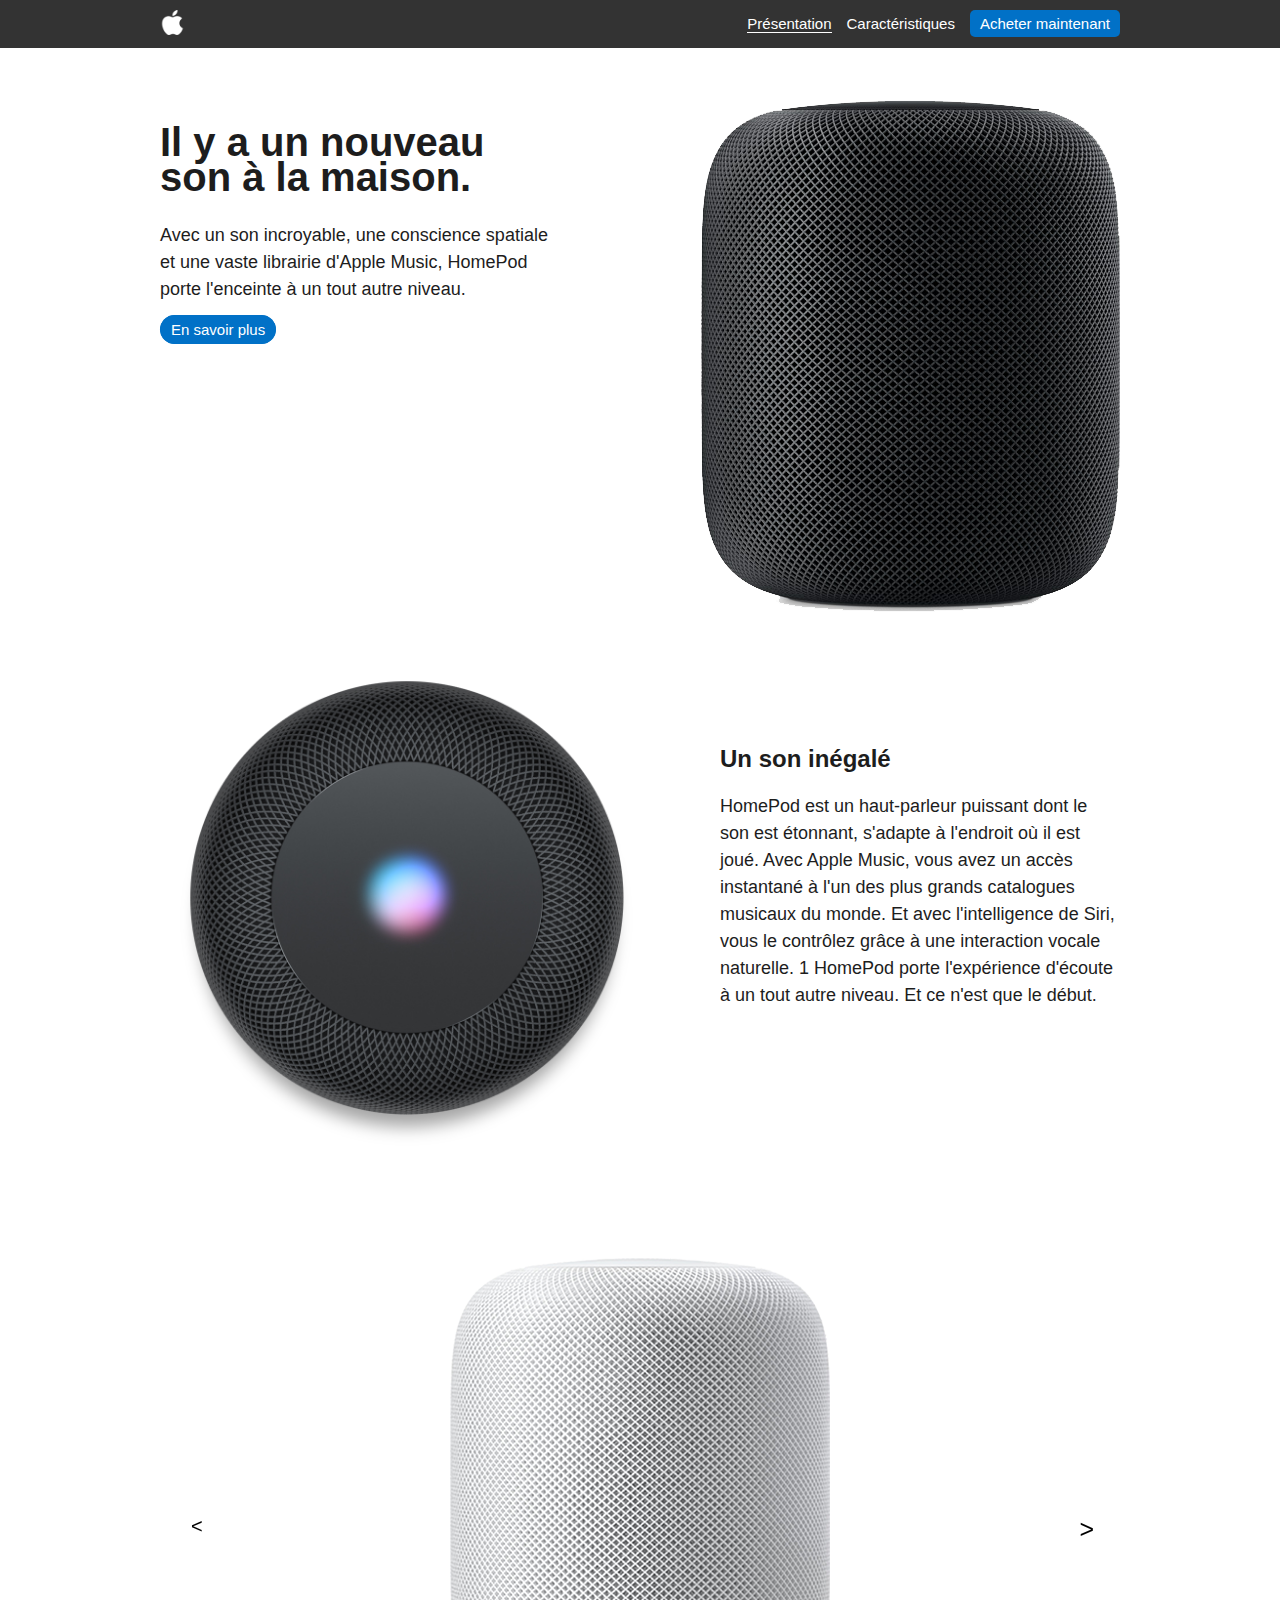
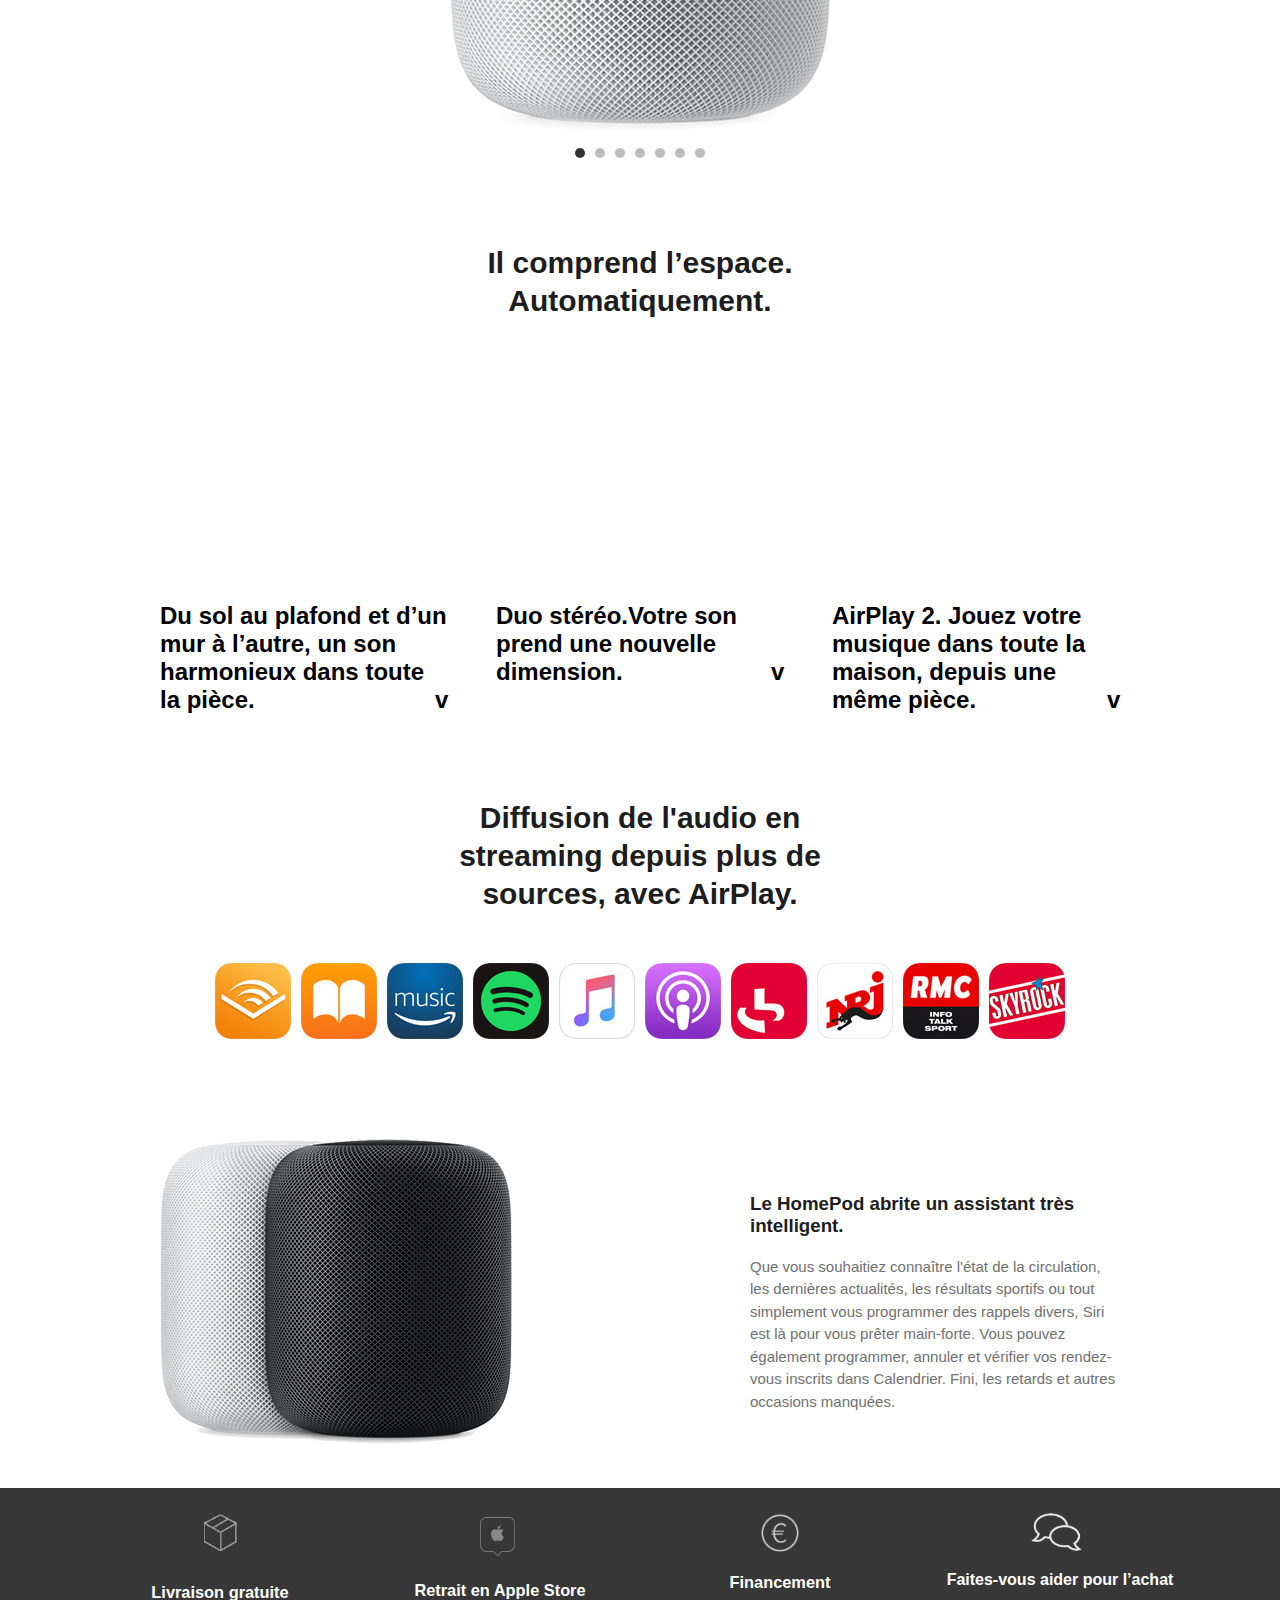
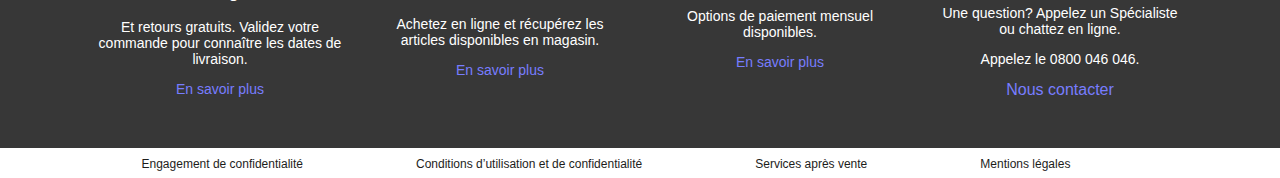
==== index.html @ c49c515f "commitfinal1" ====
<!DOCTYPE html>
<html lang="fr">
<head>
	<meta charset="utf-8"/>
	<title>HomePod</title>
	<meta name="HomePod" content="description de ma page"/>
	<link rel="stylesheet" href="styles/main.css">
	<link rel="stylesheet" href="styles/main_media.css">

</head>
<body>
	<header >
		<nav class="container ">
			<a class="logo"href="index.html" title="HomePod.fr">
				<img src="images/logo.png" alt="HomePod">
			</a>
			<div class="menu">
				<ul class="container_flex">
					<li>
						<a href="index.html" title="Présentation" class="current">Présentation</a>
					</li>
					<li>
						<a href="caracteristiques.html" title="Caractéristiques">Caractéristiques</a>
					</li>
					<li>
						<a  class="button_achat" href="achat.html" title="Caractéristiques">Acheter maintenant</a>
					</li>

				</ul>
			</div>
		</nav>
	</header>
	<main class="container">
		<div class=" premier container">
			<div class="premierPos">
				<div class="premier_titre_texte">
					<h1>Il y a un nouveau son à la maison.</h1>
					<p>
						Avec un son incroyable, une conscience spatiale et une vaste librairie d'Apple Music,
						HomePod porte l'enceinte à un tout autre niveau.
					</p>
					<div class="video_pub">
						<a target="_blank" href="https://www.youtube-nocookie.com/embed/305ryPvU6A8?auplay=1" title="pub">En savoir plus</a>
					</div>
				</div>
				<div class="premier_titre_image">
					<img src="images/presentation/homepod_carac.png" alt="HomePod">
				</div>
			</div>
		</div>
		<div class="deuxiemePos">
			<div class="deuxieme_titre_image">
				<img src="images/presentation/homepod_top.png" alt="HomePod">
			</div>
			<div class="deuxieme_titre_texte">
				<h2>Un son inégalé</h2>
				<p>
					HomePod est un haut-parleur puissant dont le son est étonnant, s'adapte à l'endroit où il est joué. Avec Apple Music, vous avez un accès instantané à l'un des plus grands catalogues musicaux du monde. Et avec l'intelligence de Siri, vous le contrôlez grâce à une interaction vocale naturelle. 1 HomePod porte l'expérience d'écoute à un tout autre niveau. Et ce n'est que le début.
				</p>
			</div>
		</div>
	</div>
	<div class="container">
		<div class="slider">
			<div class="sliderContainer" style="left:0;">
				<div>
					<img src="images/presentation/slider/homePod_entier.png" alt="Items 1">

				</div>
				<div>
					<img src="images/presentation/slider/image1slide.png" alt="Items 2">
				</div>
				<div>

					<img src="images/presentation/slider/image2slide2text1.png" alt="Items 3">
					<div>
						<h2>
							Des basses profondes
							qui emplissent l’espace.
						</h2>
						<p>
							Le boomer longue portée conçu par Apple est placé au sommet de l’enceinte, orienté vers le haut, ce qui crée une large gamme de basses profondes qui surpasse celle de n’importe quelle enceinte traditionnelle. Un ensemble de six micros, associé
							à un micro interne avec égaliseur
							de basses, analyse et compense l’effet
							de la pièce sur la réponse dans les graves, afin de produire un son riche et régulier. Un puissant moteur pilote le diaphragme sur 20 mm, un exploit pour une enceinte de cette taille. Ainsi les basses se détachent parfaitement, même à faible volume.
						</p>
					</div>
				</div>
				<div>

					<img src="images/presentation/slider/image3slide3text2.png" alt="Items 4">
					<div>
						<h2>
							Même de loin,
							il vous entend très bien.
						</h2>
						<p>
							Grâce à six micros placés en cercle, le HomePod capte le son dans toute la pièce. Lorsque vous dites « Dis Siri », le traitement avancé du signal, associé à l’annulation de l’écho et du bruit, permet au HomePod de vous entendre sans que vous ayez à élever la voix, même si vous êtes à l’autre bout de la pièce et que la musique est forte. Dès que le HomePod reconnaît les mots « Dis Siri », ce que vous dites est chiffré et envoyé de façon anonyme aux serveurs Apple, sans être relié à votre identifiant Apple.
						</p>
					</div>
				</div>
				<div>

					<img src="images/presentation/slider/image4slide4text3.png" alt="Items 5">
					<div>
						<h2>
							Un son haute fidélité
							incroyablement enveloppant.
						</h2>
						<p>
							Spécialement conçu pour le HomePod, un ensemble de sept tweeters à faisceaux acoustiques, chacun ayant son propre amplificateur, crée un contrôle directionnel exceptionnel. Dotés d’un design à pavillon replié et placés autour de la base, ils envoient le flux musical vers le centre, puis depuis le bas selon un schéma à 360°, ce qui se traduit par une sensation de l’espace très enveloppante. Cela élimine pratiquement toute réflexion sur des surfaces planes et permet d’offrir un son haute définition parfaitement cohérent.
						</p>
					</div>
				</div>
				<div>
					<img src="images/presentation/slider/image1slide.png" alt="Items 2">
					<div>
						<h2>
							Jamais une enceinte
							n’avait eu un tel QI.
						</h2>
						<p>
							Une puce A8 conçue par Apple orchestre toutes les remarquables innovations audio qu’intègre le HomePod. Notamment un traitement avancé du signal qui permet à Siri de vous entendre malgré la musique. Un traitement en temps réel digne d’un studio qui maximise les basses tout en réduisant la distorsion à son minimum. Une mise en mémoire tampon encore plus rapide que le temps réel. Et l’upmixing du son direct et du son ambiant. Résultat ? Un son exceptionnel, à chaque écoute.
						</p>
					</div>
				</div>
				<div>
					<img src="images/presentation/slider/homePod_entier_text.png" alt="Items 6">-->
					<div>
						<h2>
							Jamais une enceinte
							n’avait eu un tel QI.
						</h2>
						<p>
							Le HomePod s’habille d’un tissu mesh d’un seul tenant, pour une esthétique et des performances acoustiques optimales. Disponible en blanc et en gris sidéral, c’est un plaisir à regarder — et à écouter — où que vous soyez dans la pièce.
						</p>
					</div>
				</div>
			</div>
			<div class="navigation">
				<button class="left"><</button>
				<button class="right">></button>
			</div>
			<ul class="pagination">
			</ul>
		</div>
	</div>
	<section class="container">
		<h2>
			Il comprend l’espace. Auto­matiquement.
		</h2>
		<div class="video">
			<video muted autoplay loop id="videoPlayer"width="100%"
			height="auto">
			<source src="images/presentation/video_apple.mp4" type="video/mp4"/></video>
		</div>
		<div class="minititle">
			<div class="info">
				<h2>
					Du sol au plafond
					et d’un mur à l’autre, un son harmonieux dans toute la pièce.
				</h2>
				<p>
					Placez le HomePod n’importe où dans la pièce. Avec la      perception   spatiale,
					il analyse l’acoustique, règle le son
					en fonction de sa propre position et sépare la musique en deux catégories : son direct et son ambiant. Le tout,
					de façon automatique. Le son direct,
					y compris les voix et instruments principaux, est dirigé vers le centre
					de la pièce, tandis que le son ambiant est diffusé dans les canaux gauche
					et droit, et renvoyé par le mur.
					Ainsi, l’espace tout entier se remplit de sonorités riches,parfaitement définies.
				</p>
			</div>
			<div class="info">
				<h2>
					Duo stéréo.Votre son prend une nouvelle dimension.
				</h2>
				<p>
					Une fois appairés, deux HomePod fonctionnent de concert    pour créer instantanément une scène sonore plus large, plus immersive qu’un système stéréo traditionnel. Chaque HomePod détecte automatiquement son emplacement dans la pièce et règle précisément la musique en accord avec l’autre, dès le premier morceau joué. Non seulement une paire stéréo
					de HomePod crée un son qui emplit davantage la pièce, mais elle fournit
					une excellente extension dans les graves, avec une reproduction plus profonde et plus précise des basses fréquences.
				</p>
			</div>
			<div class="info">
				<h2>
					AirPlay 2. Jouez votre musique dans toute
					la maison, depuis
					une même pièce.
				</h2>

				<p>
					Lorsque vous placez des HomePod dans plusieurs pièces, les enceintes communiquent entre elles via AirPlay. Vous pouvez donc demander à Siri de jouer du jazz dans le salon et la bande originale de Vaiana
					dans la chambre des enfants, ou de diffuser le même morceau dans toute la maison, de là où vous êtes
					à cet instant.
					Votre musique peut également vous suivre à mesure que vous évoluez dans la maison : il suffit de demander à Siri de déplacer le morceau d’un HomePod à l’autre.
				</p>
			</div>
		</div>
		<!--
			<article class="column">
				<div class="article1_3">
					<h3>
						Du sol au plafond
						et d’un mur à l’autre, un son harmonieux dans toute la pièce.
					</h3>
					<p>
						Placez le HomePod n’importe où dans la pièce. Avec la perception   spatiale,
						il analyse l’acoustique, règle le son
						en fonction de sa propre position et sépare la musique en deux catégories : son direct et son ambiant. Le tout,
						de façon automatique. Le son direct,
						y compris les voix et instruments principaux, est dirigé vers le centre
						de la pièce, tandis que le son ambiant est diffusé dans les canaux gauche
						et droit, et renvoyé par le mur.
						Ainsi, l’espace tout entier se remplit de sonorités riches, parfaitement définies.
					</p>
				</div>
				<div class="article1_3">
					<h3>
						Duo stéréo.Votre son prend une nouvelle dimension.
					</h3>
					<p>
						Une fois appairés, deux HomePod fonctionnent de concert pour créer instantanément une scène sonore plus large, plus immersive qu’un système stéréo traditionnel. Chaque HomePod détecte automatiquement son emplacement dans la pièce et règle précisément la musique en accord avec l’autre, dès le premier morceau joué. Non seulement une paire stéréo
						de HomePod crée un son qui emplit davantage la pièce, mais elle fournit
						une excellente extension dans les graves, avec une reproduction plus profonde et plus précise des basses fréquences.
					</p>
				</div>

				<div class="article1_3">
					<h3>
						AirPlay 2. Jouez votre musique dans toute
						la maison, depuis
						une même pièce.
					</h3>
					<p>
						Lorsque vous placez des HomePod dans plusieurs pièces, les enceintes communiquent entre elles via AirPlay. Vous pouvez donc demander à Siri de jouer du jazz dans le salon et la bande originale de Vaiana
						dans la chambre des enfants, ou de diffuser le même morceau dans toute la maison, de là où vous êtes
						à cet instant.
						Votre musique peut également vous suivre à mesure que vous évoluez dans la maison : il suffit de demander à Siri de déplacer le morceau d’un HomePod à l’autre.
					</p>
					<button>
						<a class="achat" href="achat.html" title="Achat">En savoir plus sur AirPlay</a>
					</button>
				</div>
			</article>
		-->
		<article  class = " audio " >
			<h2 > Diffusion de l'audio en streaming
				depuis plus de sources, avec AirPlay. </h2 >
				<div  class = " icon_audio " >
					<img  src = " images/presentation/logo_audio/icon_audible.jpg "  alt = " Audible " >
					<img  src = " images/presentation/logo_audio/icon_livre.jpg "  alt = " Livre " >
					<img  src = " images/presentation/logo_audio/icon_music.jpg "  alt = " Musique Amazonienne " >
					<img  src = " images/presentation/logo_audio/icon_spotify.jpg "  alt = " Potify " >
					<img  src = " images/presentation/logo_audio/icon_apple_music.jpg "  alt = " Musique Apple " >
					<img  src = " images/presentation/logo_audio/icon_podcast.jpg "  alt = " Podcast " >
					<img  src = "images/presentation/logo_audio/franceinter_icon_large.jpg "  alt = " france inter " >
					<img  src = "images/presentation/logo_audio/nrj_icon_large.jpg "  alt = " Podcast " >
					<img  src = " images/presentation/logo_audio/rmc_icon_large.jpg "  alt = " Podcast " >
					<img  src = " images/presentation/logo_audio/skyrock_icon_large.jpg "  alt = " Podcast " >
				</div >
			</article >
			<article class = " assistant " >
				<div  class = " assistant_image " >
					<img  src = " images/presentation/homepod_noir_blanc.png "  alt = " " >
				</div >
				<div  class = " assistant_text " >
					<h3 >
						Le HomePod abrite un assistant très intelligent.
					</h3>
					<p >
						Que vous souhaitiez connaître
						l'état de la circulation, les dernières actualités,
						les résultats sportifs ou tout simplement vous programmer des rappels divers, Siri est là pour vous prêter main-forte. Vous pouvez également programmer,
						annuler et vérifier vos rendez-vous inscrits dans Calendrier. Fini, les retards et autres occasions manquées.
					</p >
				</div >
			</article >
		</section>
	</main>
	<footer>
          <div class="bande">
            <div class="livraison">
              <a class="ac-gf-block" href="https://www.apple.com/fr/shop/goto/shipping_and_returns">
            		<img class="buystrip" src="images/buystrip_delivery_icon_2x.png" alt="livraison">
            		<h3 class="Livraison gratuite">Livraison gratuite</h3>
            		<p>Et retours gratuits. Validez votre commande pour connaître les dates de livraison.</p>
            		<span class="link">En savoir plus</span>
          	  </a>
            </div>
            <div class="retrait">
              <a class="ac-gf-block" href="https://www.apple.com/fr/shop/goto/shipping_and_returns">
            		<img class="buystrip1" src="images/d_buystrip_store_icon_2x.png" alt="retrait">
            		<h3 class="Retrait en Apple Store">Retrait en Apple Store</h3>
            		<p>Achetez en ligne et récupérez les articles disponibles en magasin.</p>
            		<span class="link">En savoir plus</span>
            	</a>
            </div>
            <div class="financement">
              <a class="ac-gf-block" href="https://www.apple.com/fr/shop/goto/ww/financing">
            		<img class="buystrip2" src="images/icons8-euro-100.png" alt="financement">
            		<h3 class="Financement">Financement</h3>
            		<p>Options de paiement mensuel disponibles.</p>
            		<span class="link">En savoir plus</span>
            	</a>
            </div>
            <div class="aide">
              <a class="ac-gf-block" href="https://contactretail.apple.com/?pg=COM:homepod&amp;ap=COM&amp;c=fr&amp;l=fr">
            		<img class="buystrip3" src="images/bulle.png" alt="aide">
            		<h3 class="ac-gf-buystrip-info-title">Faites-vous aider pour l’achat</h3>
            		<p class="ac-gf-buystrip-info-copy">Une question? Appelez un Spécialiste ou chattez en ligne.</p>
            		<p class="ac-gf-buystrip-info-caption">Appelez le 0800 046 046.</p>
            		<span class="link">Nous contacter</span>
            	</a>
            </div>
         </div>
         <div class="clearBoth"></div>
         <ul id="info_leg">
					<li class="eng_de_confidentialité"><a title="Confidetialite" href="https://www.apple.com/legal/privacy/fr-ww/">Engagement de confidentialité</a></li>
          <li class="conditions"><a title="Conditions" href="https://www.apple.com/fr/legal/internet-services/terms/site.html">Conditions d’utilisation et de confidentialité</a></li>
          <li class="services_apres_vente"><a title="Services" href="https://www.apple.com/fr/shop/browse/open/salespolicies">Services après vente</a></li>
          <li class="mentions_legales"><a title="MetionsLegales" href="https://www.apple.com/fr/legal/">Mentions légales</a></li>
         <ul>
         </footer>
	<script src="scripts/main.js"></script>
</body>
</html>
---- styles/main.css ----
body {
    margin: 0;
    padding: 0;
    font-family: "SF Pro Text", "Arial", sans-serif;
    font-size: 16px;
    color: #1D1D1D;
}

.container {
    width: 960px;
    margin: 0 auto;
}
/*---------------Header--------------*/

header{
    background-color: #333333;
    width: 100%;
}

header img {
    width: 25px;
}

header nav {
    width: 960px;
    height: 48px;
    margin: 0 auto;
    display: flex;
    align-items: center;
    justify-content: space-between;
}

header .menu .container_flex {
    display: flex;
    justify-content: flex-end;
    list-style: none;
}

header nav ul li a {
    text-decoration: none;
    color: white;
    margin-left: 15px;
    font-size: 15px;
}

header nav ul .button_achat{
    background-color:#0171C7;
    border-radius: 5px;
    padding: 5px 10px;
    color: white;
    border: none;
    text-decoration: none;
}

header nav ul .button_achat a {
    color: white;
    font-size: 18px;
}

header nav ul li a.current, nav li a:hover{
    border-bottom:1px solid #ffffff;
}

/* MAIN */
.premier {
    margin-top: 50px;
}
.premierPos {
    display: flex;
    justify-content: space-between;
}

.premier_titre_texte {
    margin-top: 0px;
    width: 400px;
}

.premier_titre_texte h1{
    font-size: 40px;
    line-height: 35px;

}

.premier_titre_texte p{
    font-size: 18px;
    line-height: 27px;
}
.premier_titre_image img{
    width: 100%;
}
.premier_titre_image {
    margin-top: 0px;
    margin-right: 0;
    width: 420px;
    height: 552px;
}

.premier_titre_texte a {
    background-color:#0171C7;
    border-radius: 15px;
    color: white;
    border: none;
    text-decoration: none;
}








.deuxiemePos {
    display: flex;
    justify-content: space-between;
    margin-bottom: 100px;
}

.deuxieme_titre_texte {
    margin-top: 75px;
    width: 400px;
}

.deuxieme_titre_texte h1{
    font-size: 32px;
    line-height: 38px;

}

.deuxieme_titre_texte p{
    font-size: 18px;
    line-height: 27px;
}

.deuxieme_titre_image {
    margin-top: 0px;
    margin-right: 0;
}

.deuxieme_titre_image img {
    margin-top:0;
    margin-left: 0;
    width : 500px;
    height: 500px;
}

/* SLIDER */



.slider{
    margin:20px 0px;
    width:960px;
    height:520px;
    position:relative;
    overflow:hidden;
}

.sliderContainer{
    position:absolute;
    display:flex;
    transition:ease-in 0.5s all;
    will-change: left;
}
.sliderContainer div{
    position: relative;
}
.sliderContainer div div{
    position: absolute;
    width: 280px;
    right: 10%;
    top: 5%;
}


.left{
    text-decoration: none;
    border: none;
    position: absolute;
    left: 25px;
    top: 50%;
    font-size: 20px;
    color: black;
    background-color: none;
    background-color: rgba(255, 255, 255, 0);
}
.right{
    text-decoration: none;
    border: none;
    position: absolute;
    right: 20px;
    top: 50%;
    font-size: 25px;
    color: black;
    background-color: rgba(255, 255, 255, 0);

}

.pagination{
    position: absolute;
    width: 100%;
    display: flex;
    justify-content: center;
    right: 0px;
    bottom: 0px;
    list-style: none;
}

.point{
    height: 10px;
    width: 10px;
    border-radius: 50%;
    border-color: #333333;
    margin: 0px 5px;
    background-color: #BCBCBC;
}
.point.current{
    background: #333333;
}
/* SLIDER */

/* VIDEO */

.video_pub  a {
    text-decoration: none;
    font-size: 15px;
    padding: 5px 10px;
    border-radius: 15px;
    border: 1px solid #0171C7;
}





/* ARTICLE */
section > h2 {
    padding: 50px;
    width: 40%;
    margin: 0 auto;
    text-align: center;
    font-size: 30px;
    line-height: 38px;
}


.minititle{
    color: black;
    display: flex;
    justify-content: space-between;
    flex-wrap:wrap;
    align-content:flex-start;
    margin-top: 6%;
}

.minititle .info {
    width: 30%;
    cursor: pointer;

}

.minititle .info h2::after {
    content:"v";
    float: right;
    transition: all .3s linear;
    width:13px;
    height:19px;


}

.info .is_open h2::after{
	transform: rotate(180deg);
}
.minititle .info p{
    overflow: hidden;
    transition: all .3s;
}

article> h2 {
    padding: 50px;
    width: 40%;
    margin: 0 auto;
    text-align: center;
    font-size: 30px;
    line-height: 38px;
}

.icon_audio {
    display: flex;
    justify-content: center;
}
.icon_audio img {
    margin: 0 5px;
    margin-bottom: 100px;
}

.assistant {
    display: flex;
    justify-content: space-between;
}
.assistant .assitant_image img{
    margin-top: 0px;
    margin-right: 0;


}

.assistant .assistant_text {
    margin-top: 35px;

    width: 370px;
}

.assistant .assistant_text h2 {
    font-size: 22px;
    line-height: 33px;
    color: black;
}

.assistant .assistant_text p {
    font-size: 15px;
    line-height: 22.5px;
    color: #707070;
}

/*FOOTER*/
footer{
  margin-top: 40px;
}
footer div.bande{
  background: #373737;
  height: 260px;
  color: white;
  display: flex;
  justify-content: center;
}

footer div.livraison, div.retrait, div.financement, div.aide {
  width: 250px;
  display:flex;
  text-align: center;
  margin: 15px;
}

footer div.aide h3{
  font-size: 16px;
}

footer div.livraison, div.retrait, div.financement, div.aide p{
  font-size: 14px;
}

footer  .clearBoth{
  clear: both;
}

span.link{
  color: #777dff;
  text-decoration: none;
}
span.link:hover{
  color: #37bdde;
  text-decoration:underline;
}

a.ac-gf-block{
  text-decoration: none;
  color: white;
}
.buystrip{
  width: 250px;
}
.buystrip1{
  width: 160px;
}

.buystrip2{
  width: 40px;
  margin-top: 10px;
}
.buystrip3{
  width: 60px;
  margin-top:10px;
}
#info_leg{
  display: flex;
  flex-direction: row;
  justify-content: space-around;
  list-style:none;
  margin-top: 6px;
  margin-bottom: 6px;
  margin-left: 45px;
}
.eng_de_confidentialité a, .conditions a, .services_apres_vente a, .mentions_legales a{
  color: #1d1d1b;
  text-decoration: none;
  font-size: 12px;
}
.eng_de_confidentialité a:hover, .conditions a:hover, .services_apres_vente a:hover, .mentions_legales a:hover{
  text-decoration: underline;
}
---- styles/main_media.css ----
@media screen and (min-width:960px) and (max-width:1024px)
{
    .container {
        width: 960px;
    }
    
    .premier {
        margin-top: 50px;
    }
    .premierPos {
        display: flex;
        flex-direction: column;
        align-items: center;
    }
    
    .premier_titre_texte {
        text-align: center;
    }
    
    .premier_titre_texte h1{
        font-size: 30px;
        line-height: 35px;
        width: 320px;
        margin: 0 auto;
    }
    
    .premier_titre_texte p{
        font-size: 15px;
        line-height: 20px;
    }
    .premier_titre_image img{
        width: 100%;
    }
    .premier_titre_image {
        margin-top: 25px;
        width: 400px;
        height: 532px;
    }
    
    .deuxiemePos {
        display: flex;
        flex-direction: column;
        align-items: center;
    }
    
    .deuxieme_titre_texte {
        text-align: center;
        margin-top: 25px;
    }
    
    .deuxieme_titre_texte h2{
        font-size: 32px;
        line-height: 38px;
        
    }
    
    .deuxieme_titre_texte p{
        font-size: 18px;
        line-height: 27px;
    }
    
    .deuxieme_titre_image {
        margin-top: 25px;
        width: 400px;
        
    }
    
    .deuxieme_titre_image img {
        margin-top:0;
        margin-left: 0;
        width : 400px;
        height: 400px;
    }

    /*SLIDER*/

    .slider{
        margin:20px 0px;
        width:100%;
        height:410px;
        position:relative;
        overflow:hidden;
        margin-bottom: 50px;
    }
    
    .sliderContainer{
        position:absolute;
        top : 0px;
        transition:ease-in 0.5s all;
        will-change: left;
    }
    
    .slider{
        margin:20px 0px;
        width:100%;
        height:520px;
        position:relative;
        overflow:hidden;
    }
    
    .sliderContainer{
        position:absolute;
        display:flex;
        transition:ease-in 0.5s all;
        will-change: left;
    }

    .sliderContainer img {
        width: 768px;
    }
    .sliderContainer div{
        position: relative;
    }
    .sliderContainer div div{
        position: absolute;
        width: 280px;
        right: 10%;
        top: 5%;
    }
    
    
    .left{
        text-decoration: none;
        border: none;
        position: absolute;
        left: 25px;
        top: 40%;
        font-size: 20px;
        color: black;
        background-color: none;
        background-color: rgba(255, 255, 255, 0);
    }
    .right{
        text-decoration: none;
        border: none;
        position: absolute;
        right: 20px;
        top: 40%;
        font-size: 25px;
        color: black;
        background-color: rgba(255, 255, 255, 0);
    
    }
    
    .pagination{
        position: absolute;
        width: 100%;
        display: flex;
        justify-content: center;
        right: 0px;
        bottom: 50px;
        list-style: none;
    }
    
    .point{
        height: 10px;
        width: 10px;
        border-radius: 50%;
        border-color: #333333;
        margin: 0px 5px;
        background-color: #BCBCBC;
    }
    .point.current{
        background: #333333;
    }

    /*ARTICLE*/
    
    .audio > h2 {
        padding: 50px;
        width: 70%;
        margin: 0 auto;
        text-align: center;
        font-size: 30px;
        line-height: 38px;
    }
    .assistant {
        display: flex;
        flex-direction: column;
        align-items: center;

    }
    .assistant .assitant_image img{
        margin-top: 0px;
        margin-right: 0;
        
        
    }
    
    .assistant .assistant_text {
        margin-top: 35px;
        text-align: center;
        width: 370px;
    }
    
    .assistant .assistant_text h3 {
        font-size: 25px;
        line-height: 35px;
        color: black;
    }
    
    .assistant .assistant_text p {
        font-size: 15px;
        line-height: 20px;
        color: #707070;
    }
    
    
}

@media screen and (min-width:600px) and (max-width:768px){
    .container{
        width:100%;
    }    
}

@media screen and (max-width:600px)
{
    .container{
        width:100%;
    }
    
    h2{
        text-align: center;
    }
    
}
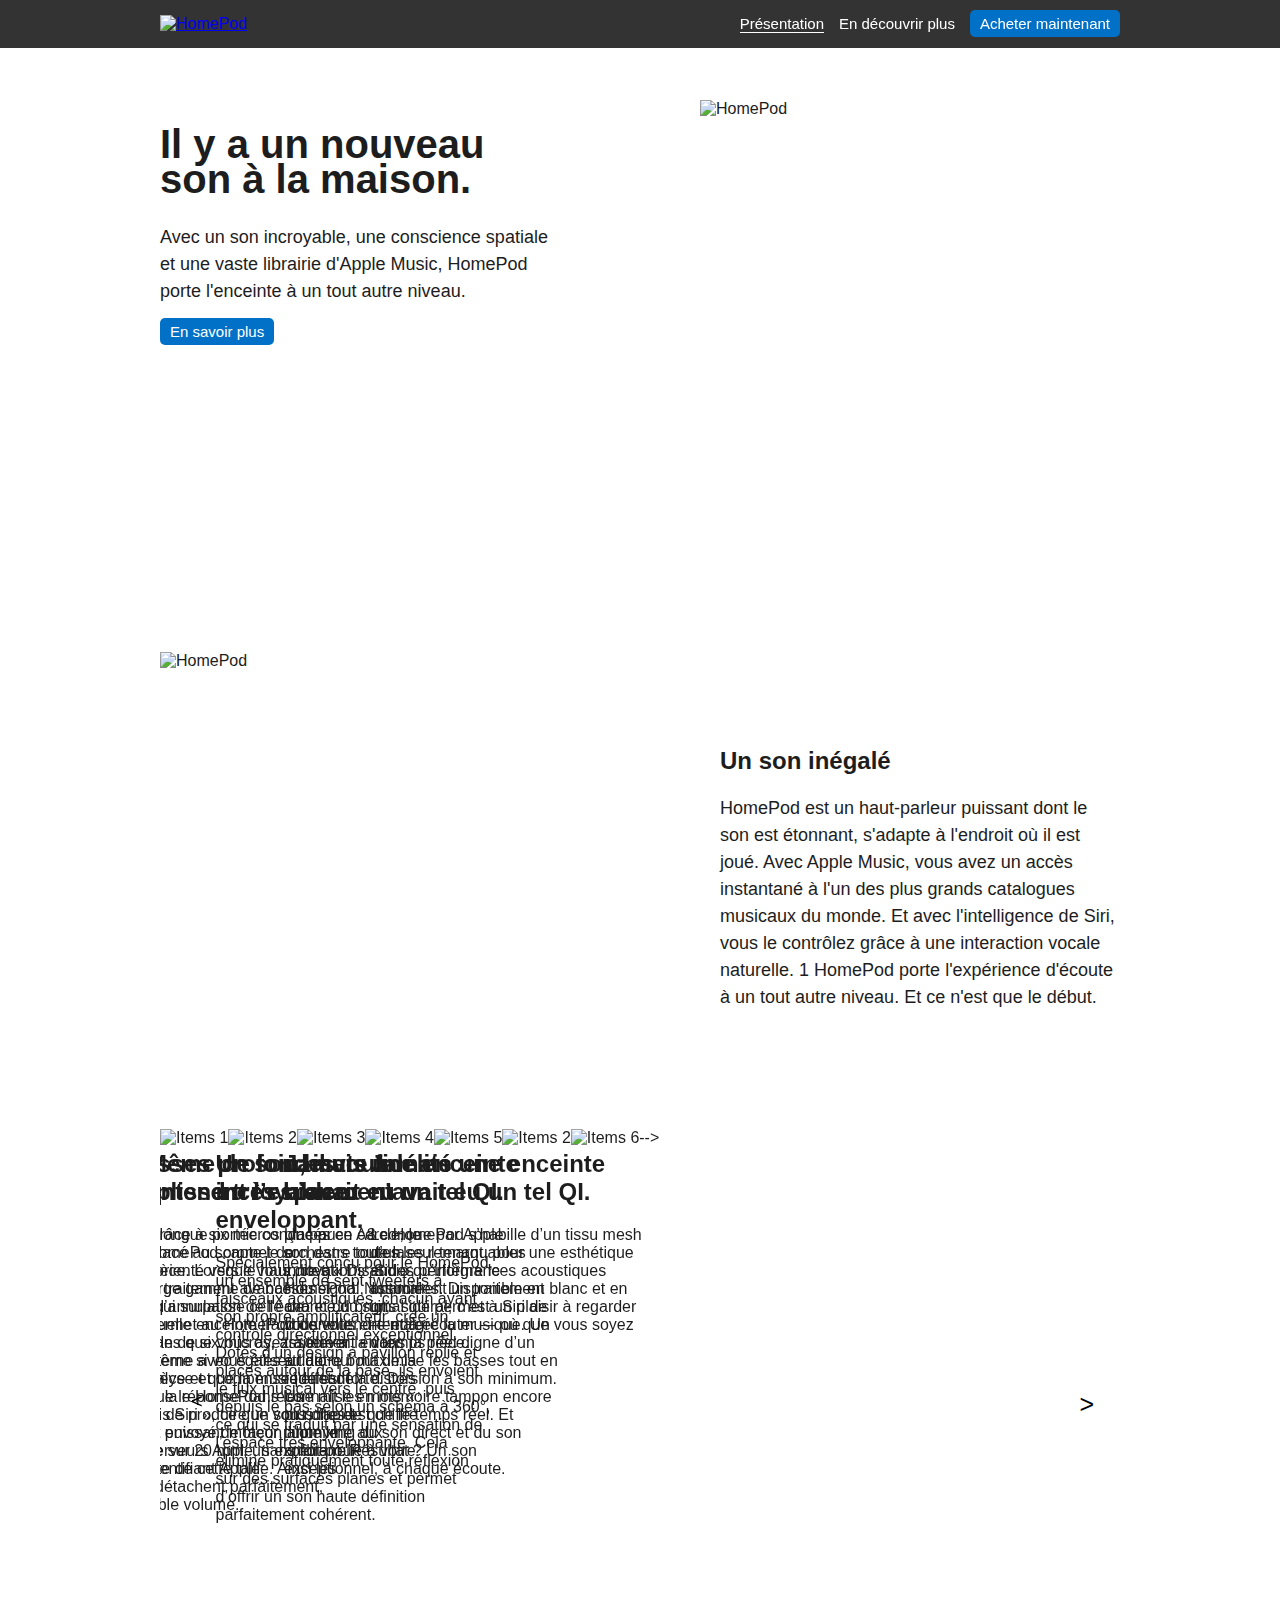
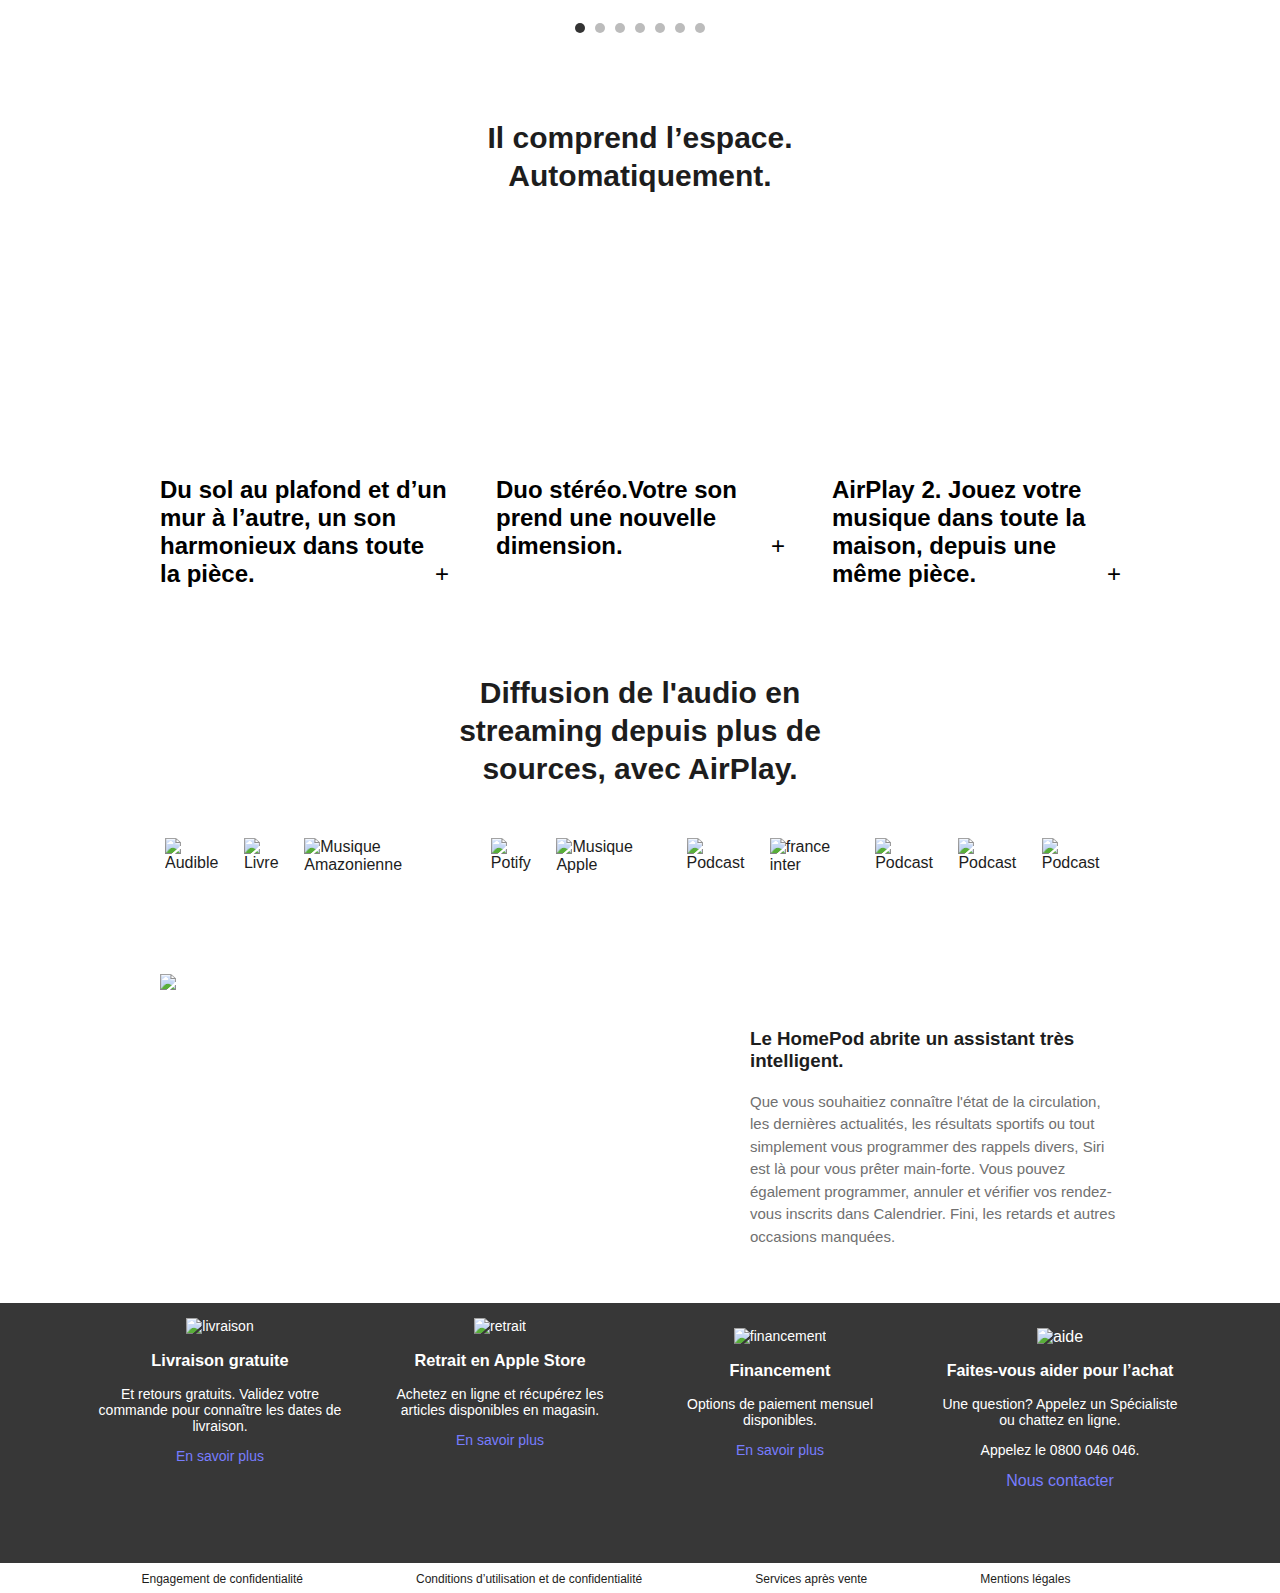
==== commit 8a9eed17: "commitfinaltest6" ====
--- a/index.html
+++ b/index.html
@@ -15,12 +15,13 @@
 				<img src="images/logo.png" alt="HomePod">
 			</a>
 			<div class="menu">
+				<a href="#" class="toggleMenu hide-on-desktop">+</a>
 				<ul class="container_flex">
 					<li>
 						<a href="index.html" title="Présentation" class="current">Présentation</a>
 					</li>
 					<li>
-						<a href="caracteristiques.html" title="Caractéristiques">Caractéristiques</a>
+						<a href="caracteristiques.html" title="Caractéristiques">En découvrir plus </a>
 					</li>
 					<li>
 						<a  class="button_achat" href="achat.html" title="Caractéristiques">Acheter maintenant</a>
--- a/styles/main.css
+++ b/styles/main.css
@@ -11,10 +11,25 @@
     margin: 0 auto;
 }
 /*---------------Header--------------*/
+.hide-on-desktop{
+  display:none;
+}
+
+.toggleMenu{
+    color: blue;
+    text-decoration: none;
+    font-size: 32px;
+    margin-right: 20px;
+    position: relative;
+    z-index: 10;
+}
 
 header{
     background-color: #333333;
     width: 100%;
+    top:0px;
+    position: fixed;
+    z-index: 1;
 }
 
 header img {
@@ -63,7 +78,7 @@
 
 /* MAIN */
 .premier {
-    margin-top: 50px;
+    margin-top: 100px;
 }
 .premierPos {
     display: flex;
@@ -95,9 +110,10 @@
     height: 552px;
 }
 
-.premier_titre_texte a {
+.premier_titre_texte .video_pub a {
     background-color:#0171C7;
-    border-radius: 15px;
+    border-radius: 5px;
+    padding: 5px 10px;
     color: white;
     border: none;
     text-decoration: none;
@@ -260,13 +276,15 @@
 }
 
 .minititle .info h2::after {
-    content:"v";
+    content:"+";
+    font-weight: normal;
     float: right;
     transition: all .3s linear;
     width:13px;
     height:19px;
-
-
+}
+.minititle .info h2.is_open::after{
+  content: '-';
 }
 
 .info .is_open h2::after{
--- a/styles/main_media.css
+++ b/styles/main_media.css
@@ -1,9 +1,9 @@
-@media screen and (min-width:960px) and (max-width:1024px)
+@media screen and (min-width:768px) and (max-width:1024px)
 {
     .container {
-        width: 960px;
-    }
-    
+        width: 768px;
+    }
+
     .premier {
         margin-top: 50px;
     }
@@ -12,18 +12,18 @@
         flex-direction: column;
         align-items: center;
     }
-    
+
     .premier_titre_texte {
         text-align: center;
     }
-    
+
     .premier_titre_texte h1{
         font-size: 30px;
         line-height: 35px;
         width: 320px;
         margin: 0 auto;
     }
-    
+
     .premier_titre_texte p{
         font-size: 15px;
         line-height: 20px;
@@ -36,35 +36,35 @@
         width: 400px;
         height: 532px;
     }
-    
+
     .deuxiemePos {
         display: flex;
         flex-direction: column;
         align-items: center;
     }
-    
+
     .deuxieme_titre_texte {
         text-align: center;
         margin-top: 25px;
     }
-    
+
     .deuxieme_titre_texte h2{
         font-size: 32px;
         line-height: 38px;
-        
-    }
-    
+
+    }
+
     .deuxieme_titre_texte p{
         font-size: 18px;
         line-height: 27px;
     }
-    
+
     .deuxieme_titre_image {
         margin-top: 25px;
         width: 400px;
-        
-    }
-    
+
+    }
+
     .deuxieme_titre_image img {
         margin-top:0;
         margin-left: 0;
@@ -82,14 +82,14 @@
         overflow:hidden;
         margin-bottom: 50px;
     }
-    
+
     .sliderContainer{
         position:absolute;
         top : 0px;
         transition:ease-in 0.5s all;
         will-change: left;
     }
-    
+
     .slider{
         margin:20px 0px;
         width:100%;
@@ -97,7 +97,7 @@
         position:relative;
         overflow:hidden;
     }
-    
+
     .sliderContainer{
         position:absolute;
         display:flex;
@@ -117,8 +117,8 @@
         right: 10%;
         top: 5%;
     }
-    
-    
+
+
     .left{
         text-decoration: none;
         border: none;
@@ -139,9 +139,9 @@
         font-size: 25px;
         color: black;
         background-color: rgba(255, 255, 255, 0);
-    
-    }
-    
+
+    }
+
     .pagination{
         position: absolute;
         width: 100%;
@@ -151,7 +151,7 @@
         bottom: 50px;
         list-style: none;
     }
-    
+
     .point{
         height: 10px;
         width: 10px;
@@ -165,7 +165,7 @@
     }
 
     /*ARTICLE*/
-    
+
     .audio > h2 {
         padding: 50px;
         width: 70%;
@@ -183,35 +183,69 @@
     .assistant .assitant_image img{
         margin-top: 0px;
         margin-right: 0;
-        
-        
-    }
-    
+
+
+    }
+
     .assistant .assistant_text {
         margin-top: 35px;
         text-align: center;
         width: 370px;
     }
-    
+
     .assistant .assistant_text h3 {
         font-size: 25px;
         line-height: 35px;
         color: black;
     }
-    
+
     .assistant .assistant_text p {
         font-size: 15px;
         line-height: 20px;
         color: #707070;
     }
-    
-    
+
+
+}
+
+@media screen and (max-width:768px){
+  .hide-on-desktop{
+    display:inline-block;
+  }
+  .menu ul.container_flex{
+    display: none;
+    position: fixed;
+    top:0;
+    left:0;
+    bottom:0;
+    right:0;
+    background: #FFF;
+    color: black;
+  }
+  .menu ul.container_flex.active{
+    display:flex;
+    flex-direction: column;
+    justify-content: center;
+    align-items: center;
+    color: #000;
+    margin:0;
+  }
+  .menu ul.container_flex.active li{
+    margin: 20px 0;
+  }
+  .menu ul.container_flex.active li a:not(.button_achat){
+    color: black;
+    margin: 0;
+  }
 }
 
 @media screen and (min-width:600px) and (max-width:768px){
     .container{
         width:100%;
-    }    
+    }
+    .slider{
+      display:none;
+    }
 }
 
 @media screen and (max-width:600px)
@@ -219,9 +253,12 @@
     .container{
         width:100%;
     }
-    
+
     h2{
         text-align: center;
     }
-    
-}+    .slider{
+      display:none;
+    }
+
+}
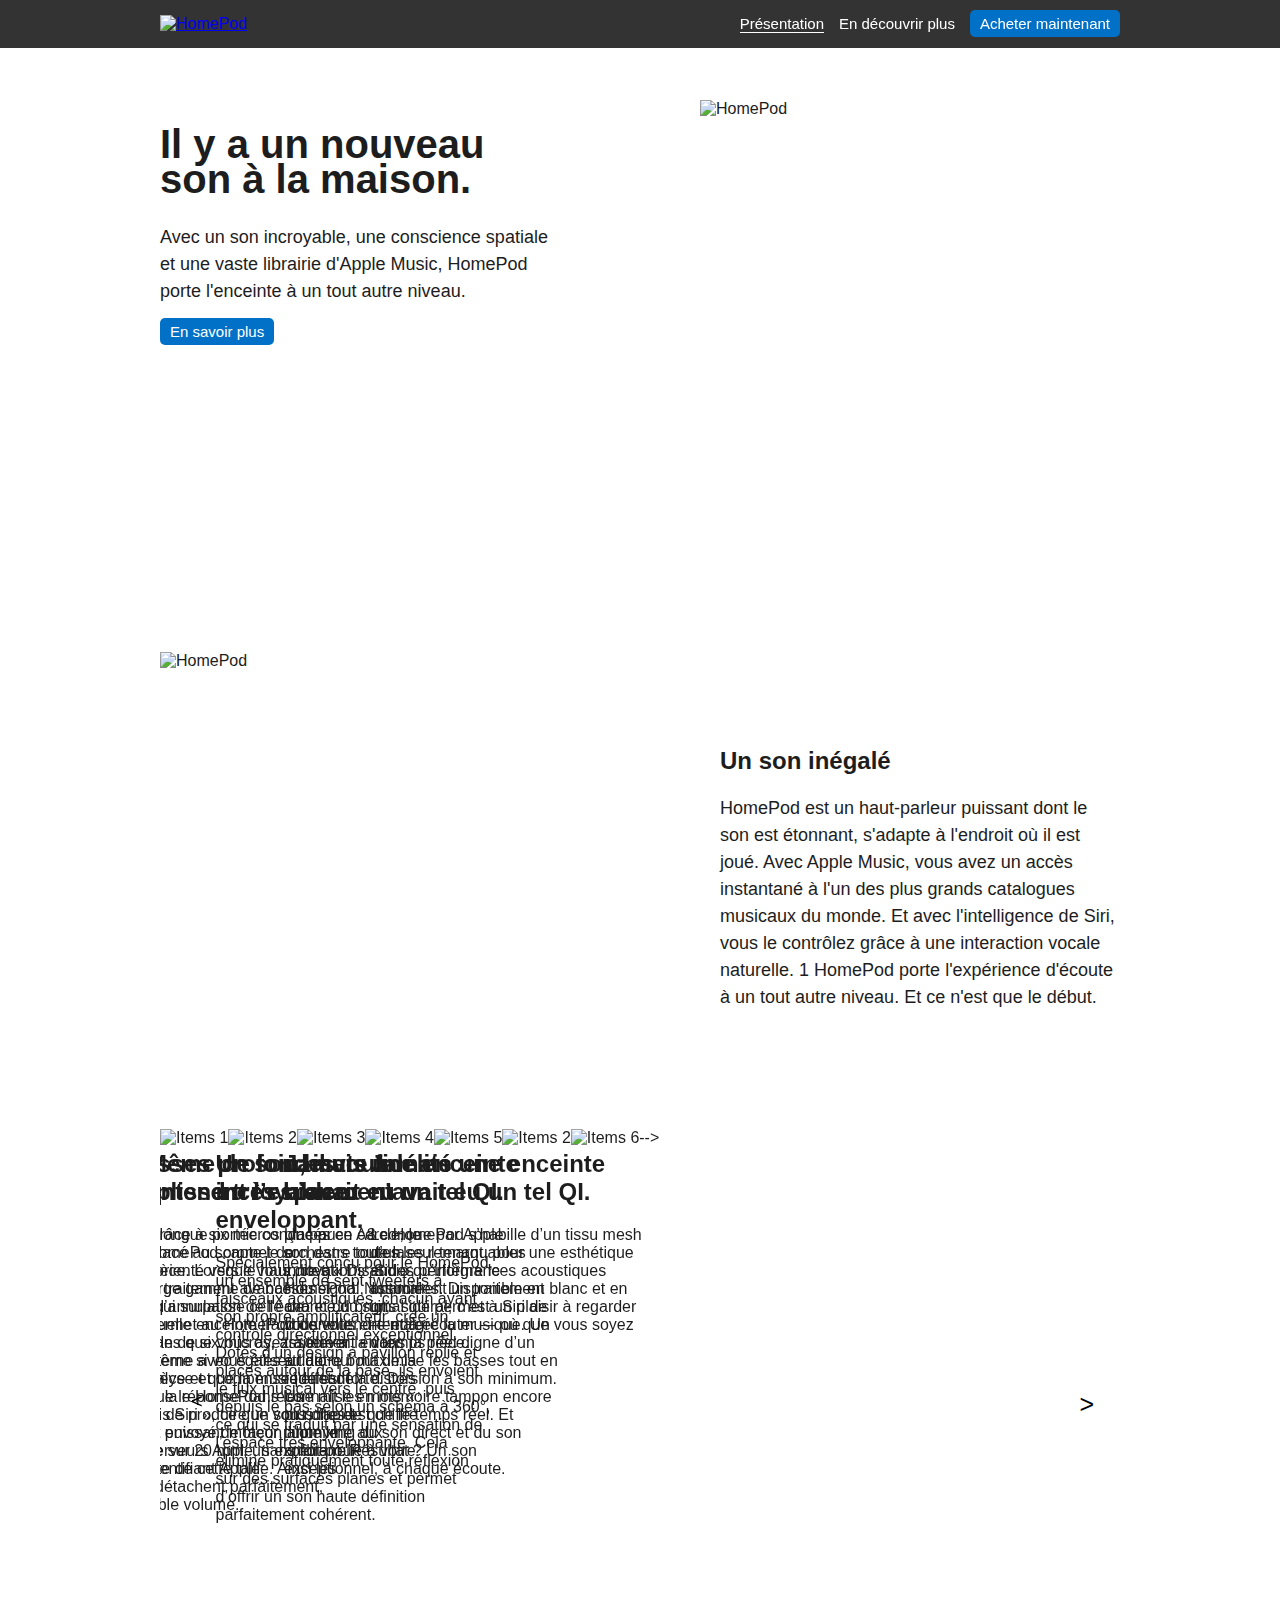
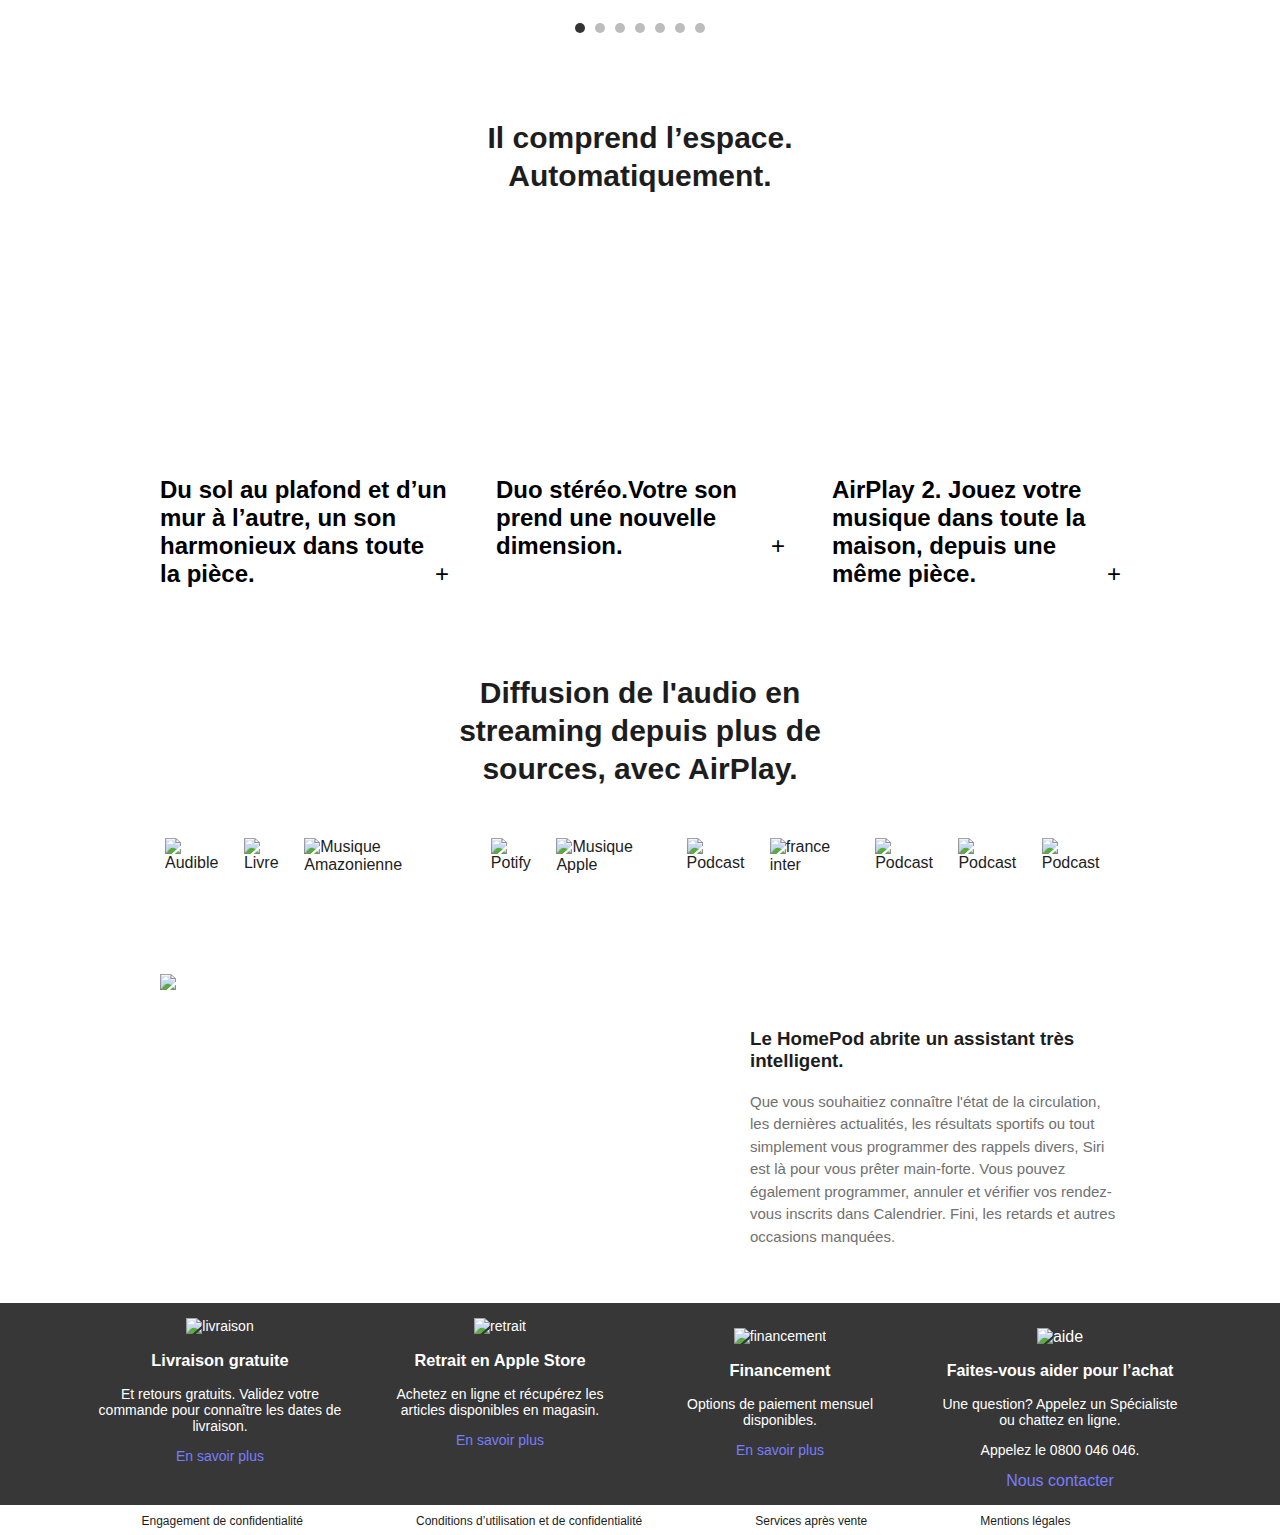
==== commit 0d571e0e: "Merge branch 'master' of https://github.com/AntoineBaudot/homePod" ====
--- a/index.html
+++ b/index.html
@@ -6,7 +6,7 @@
 	<meta name="HomePod" content="description de ma page"/>
 	<link rel="stylesheet" href="styles/main.css">
 	<link rel="stylesheet" href="styles/main_media.css">
-
+	
 </head>
 <body>
 	<header >
@@ -26,7 +26,7 @@
 					<li>
 						<a  class="button_achat" href="achat.html" title="Caractéristiques">Acheter maintenant</a>
 					</li>
-
+					
 				</ul>
 			</div>
 		</nav>
@@ -66,13 +66,13 @@
 			<div class="sliderContainer" style="left:0;">
 				<div>
 					<img src="images/presentation/slider/homePod_entier.png" alt="Items 1">
-
+					
 				</div>
 				<div>
 					<img src="images/presentation/slider/image1slide.png" alt="Items 2">
 				</div>
 				<div>
-
+					
 					<img src="images/presentation/slider/image2slide2text1.png" alt="Items 3">
 					<div>
 						<h2>
@@ -88,7 +88,7 @@
 					</div>
 				</div>
 				<div>
-
+					
 					<img src="images/presentation/slider/image3slide3text2.png" alt="Items 4">
 					<div>
 						<h2>
@@ -101,7 +101,7 @@
 					</div>
 				</div>
 				<div>
-
+					
 					<img src="images/presentation/slider/image4slide4text3.png" alt="Items 5">
 					<div>
 						<h2>
@@ -188,7 +188,7 @@
 					la maison, depuis
 					une même pièce.
 				</h2>
-
+				
 				<p>
 					Lorsque vous placez des HomePod dans plusieurs pièces, les enceintes communiquent entre elles via AirPlay. Vous pouvez donc demander à Siri de jouer du jazz dans le salon et la bande originale de Vaiana
 					dans la chambre des enfants, ou de diffuser le même morceau dans toute la maison, de là où vous êtes
@@ -225,7 +225,7 @@
 						une excellente extension dans les graves, avec une reproduction plus profonde et plus précise des basses fréquences.
 					</p>
 				</div>
-
+				
 				<div class="article1_3">
 					<h3>
 						AirPlay 2. Jouez votre musique dans toute
@@ -279,49 +279,50 @@
 		</section>
 	</main>
 	<footer>
-          <div class="bande">
-            <div class="livraison">
-              <a class="ac-gf-block" href="https://www.apple.com/fr/shop/goto/shipping_and_returns">
-            		<img class="buystrip" src="images/buystrip_delivery_icon_2x.png" alt="livraison">
-            		<h3 class="Livraison gratuite">Livraison gratuite</h3>
-            		<p>Et retours gratuits. Validez votre commande pour connaître les dates de livraison.</p>
-            		<span class="link">En savoir plus</span>
-          	  </a>
-            </div>
-            <div class="retrait">
-              <a class="ac-gf-block" href="https://www.apple.com/fr/shop/goto/shipping_and_returns">
-            		<img class="buystrip1" src="images/d_buystrip_store_icon_2x.png" alt="retrait">
-            		<h3 class="Retrait en Apple Store">Retrait en Apple Store</h3>
-            		<p>Achetez en ligne et récupérez les articles disponibles en magasin.</p>
-            		<span class="link">En savoir plus</span>
-            	</a>
-            </div>
-            <div class="financement">
-              <a class="ac-gf-block" href="https://www.apple.com/fr/shop/goto/ww/financing">
-            		<img class="buystrip2" src="images/icons8-euro-100.png" alt="financement">
-            		<h3 class="Financement">Financement</h3>
-            		<p>Options de paiement mensuel disponibles.</p>
-            		<span class="link">En savoir plus</span>
-            	</a>
-            </div>
-            <div class="aide">
-              <a class="ac-gf-block" href="https://contactretail.apple.com/?pg=COM:homepod&amp;ap=COM&amp;c=fr&amp;l=fr">
-            		<img class="buystrip3" src="images/bulle.png" alt="aide">
-            		<h3 class="ac-gf-buystrip-info-title">Faites-vous aider pour l’achat</h3>
-            		<p class="ac-gf-buystrip-info-copy">Une question? Appelez un Spécialiste ou chattez en ligne.</p>
-            		<p class="ac-gf-buystrip-info-caption">Appelez le 0800 046 046.</p>
-            		<span class="link">Nous contacter</span>
-            	</a>
-            </div>
-         </div>
-         <div class="clearBoth"></div>
-         <ul id="info_leg">
-					<li class="eng_de_confidentialité"><a title="Confidetialite" href="https://www.apple.com/legal/privacy/fr-ww/">Engagement de confidentialité</a></li>
-          <li class="conditions"><a title="Conditions" href="https://www.apple.com/fr/legal/internet-services/terms/site.html">Conditions d’utilisation et de confidentialité</a></li>
-          <li class="services_apres_vente"><a title="Services" href="https://www.apple.com/fr/shop/browse/open/salespolicies">Services après vente</a></li>
-          <li class="mentions_legales"><a title="MetionsLegales" href="https://www.apple.com/fr/legal/">Mentions légales</a></li>
-         <ul>
-         </footer>
-	<script src="scripts/main.js"></script>
-</body>
-</html>
+		<div class="bande">
+			<div class="livraison">
+				<a class="ac-gf-block" href="https://www.apple.com/fr/shop/goto/shipping_and_returns">
+					<img class="buystrip" src="images/buystrip_delivery_icon_2x.png" alt="livraison">
+					<h3 class="Livraison gratuite">Livraison gratuite</h3>
+					<p>Et retours gratuits. Validez votre commande pour connaître les dates de livraison.</p>
+					<span class="link">En savoir plus</span>
+				</a>
+			</div>
+			<div class="retrait">
+				<a class="ac-gf-block" href="https://www.apple.com/fr/shop/goto/shipping_and_returns">
+					<img class="buystrip1" src="images/d_buystrip_store_icon_2x.png" alt="retrait">
+					<h3 class="Retrait en Apple Store">Retrait en Apple Store</h3>
+					<p>Achetez en ligne et récupérez les articles disponibles en magasin.</p>
+					<span class="link">En savoir plus</span>
+				</a>
+			</div>
+			<div class="financement">
+				<a class="ac-gf-block" href="https://www.apple.com/fr/shop/goto/ww/financing">
+					<img class="buystrip2" src="images/icons8-euro-100.png" alt="financement">
+					<h3 class="Financement">Financement</h3>
+					<p>Options de paiement mensuel disponibles.</p>
+					<span class="link">En savoir plus</span>
+				</a>
+			</div>
+			<div class="aide">
+				<a class="ac-gf-block" href="https://contactretail.apple.com/?pg=COM:homepod&amp;ap=COM&amp;c=fr&amp;l=fr">
+					<img class="buystrip3" src="images/bulle.png" alt="aide">
+					<h3 class="ac-gf-buystrip-info-title">Faites-vous aider pour l’achat</h3>
+					<p class="ac-gf-buystrip-info-copy">Une question? Appelez un Spécialiste ou chattez en ligne.</p>
+					<p class="ac-gf-buystrip-info-caption">Appelez le 0800 046 046.</p>
+					<span class="link">Nous contacter</span>
+				</a>
+			</div>
+		</div>
+		
+		<ul id="info_leg">
+			<li class="eng_de_confidentialité"><a title="Confidetialite" href="https://www.apple.com/legal/privacy/fr-ww/">Engagement de confidentialité</a></li>
+			<li class="conditions"><a title="Conditions" href="https://www.apple.com/fr/legal/internet-services/terms/site.html">Conditions d’utilisation et de confidentialité</a></li>
+			<li class="services_apres_vente"><a title="Services" href="https://www.apple.com/fr/shop/browse/open/salespolicies">Services après vente</a></li>
+			<li class="mentions_legales"><a title="MetionsLegales" href="https://www.apple.com/fr/legal/">Mentions légales</a></li>
+			<ul>
+			</footer>
+			<script src="scripts/main.js"></script>
+		</body>
+		</html>
+		--- a/styles/main.css
+++ b/styles/main.css
@@ -348,7 +348,6 @@
 }
 footer div.bande{
   background: #373737;
-  height: 260px;
   color: white;
   display: flex;
   justify-content: center;
